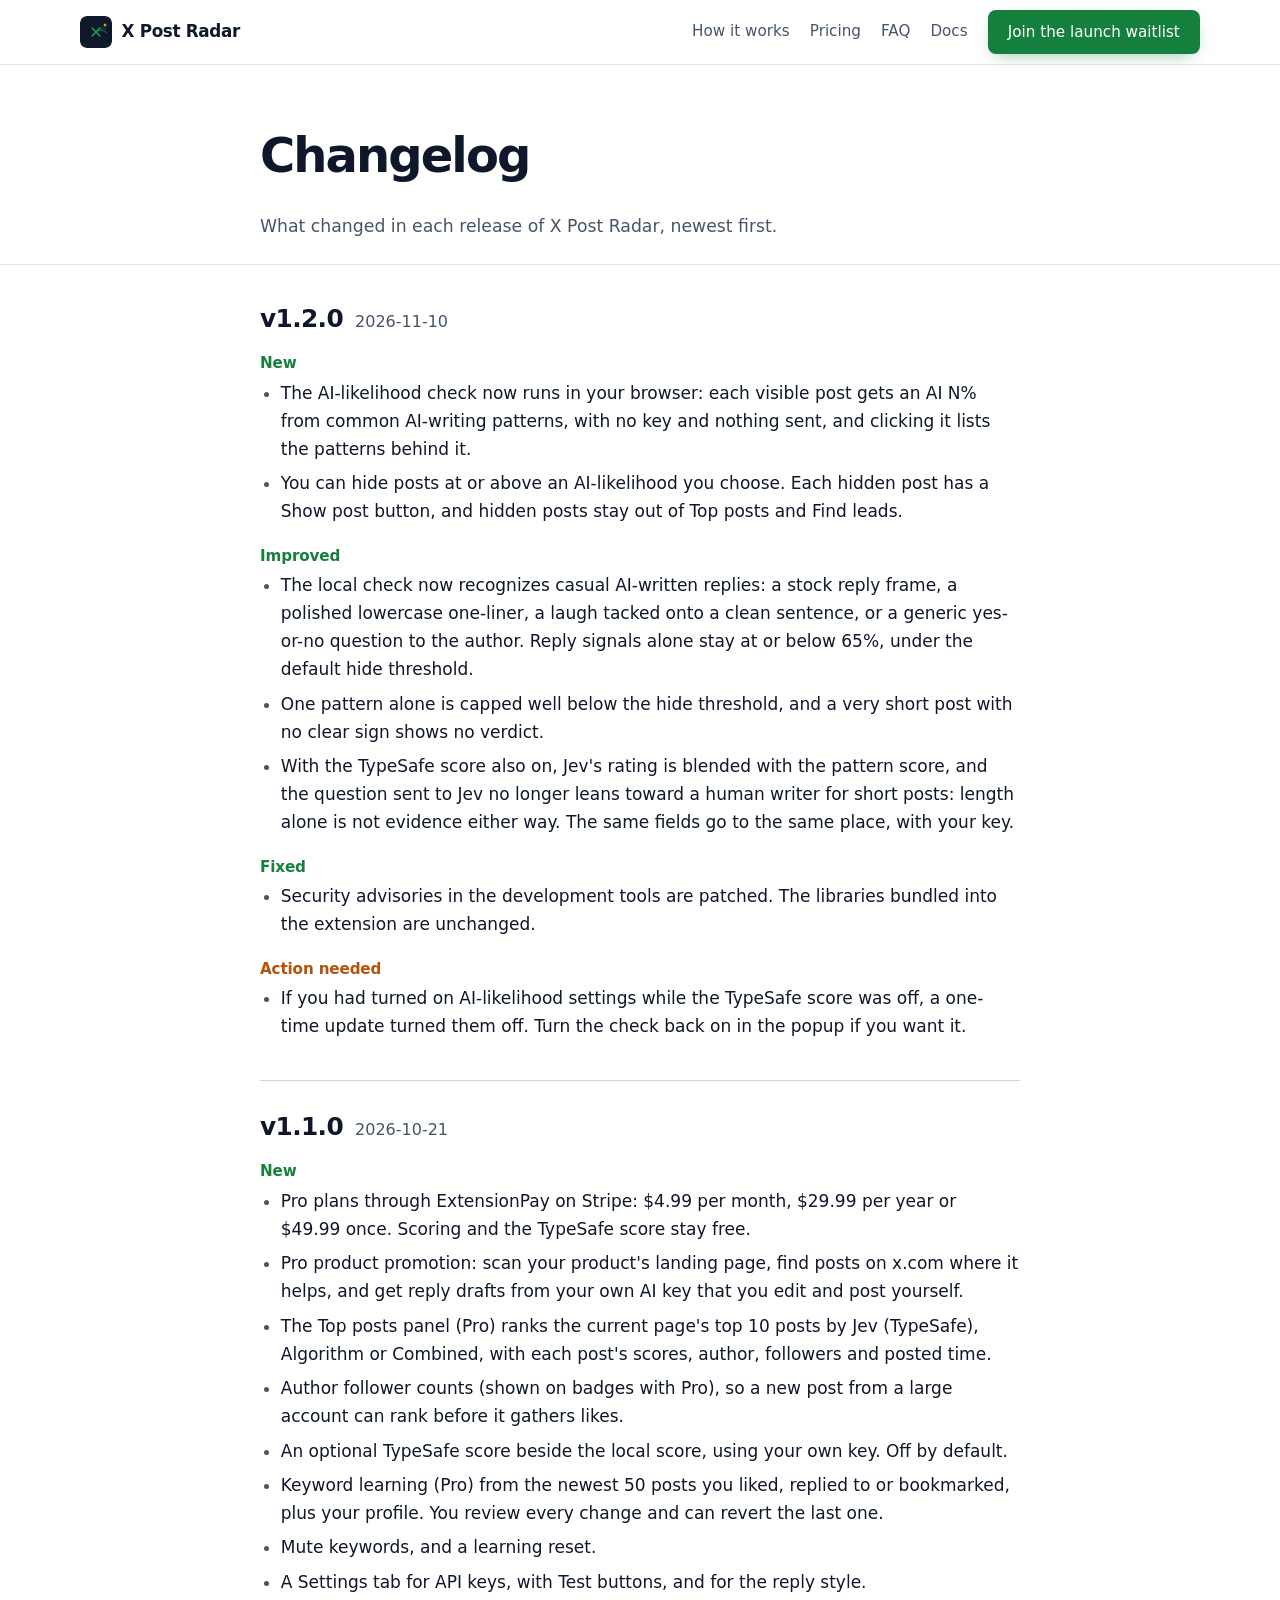
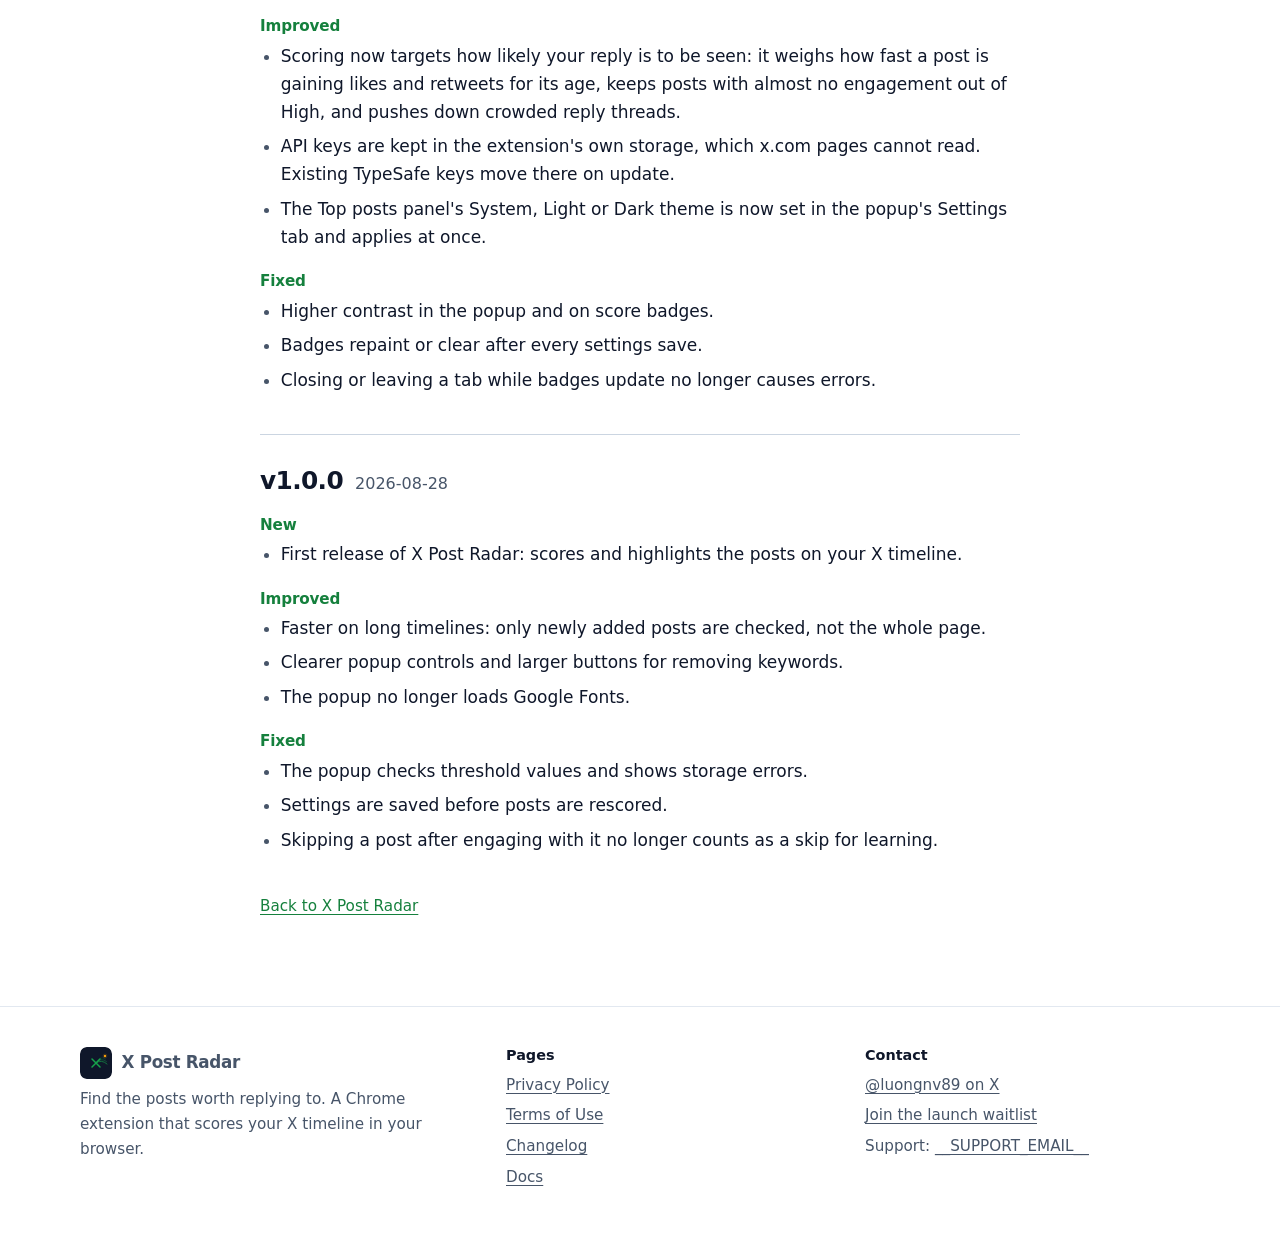
==== changelog.html @ 8f8c62ca "feat: add X Post Radar landing page and companion pages Static GitHub Pages site: landing page (PAS)" ====
<!doctype html>
<html lang="en">
<head>
<meta charset="utf-8">
<meta name="viewport" content="width=device-width, initial-scale=1">
<title>Changelog · X Post Radar</title>
<meta name="description" content="Release notes for X Post Radar v1.2.0, v1.1.0 and v1.0.0.">
<meta name="referrer" content="no-referrer">
<meta name="color-scheme" content="light dark">
<meta property="og:type" content="website">
<meta property="og:title" content="Changelog · X Post Radar">
<meta property="og:description" content="Release notes for X Post Radar v1.2.0, v1.1.0 and v1.0.0.">
<link rel="icon" href="img/favicon.svg" type="image/svg+xml">
<link rel="stylesheet" href="css/style.css">
</head>
<body>
<a class="skip" href="#main">Skip to content</a>
<header class="site-header">
  <div class="wrap">
    <a class="brand" href="index.html" aria-label="X Post Radar home"><img src="img/logo-icon.svg" alt="" width="32" height="32">X Post Radar</a>
    <nav class="nav" aria-label="Main">
      <a class="nav-opt" href="index.html#how">How it works</a><a class="nav-opt" href="index.html#pricing">Pricing</a><a class="nav-opt" href="index.html#faq">FAQ</a><a class="nav-docs" href="docs.html">Docs</a>
      <a class="btn btn-primary" href="mailto:__WAITLIST_EMAIL__?subject=X%20Post%20Radar%20waitlist&amp;body=Please%20add%20me%20to%20the%20X%20Post%20Radar%20waitlist.">Join the launch waitlist</a>
    </nav>
  </div>
</header>
<main id="main">
<div class="doc-hero"><div class="narrow">
  <h1>Changelog</h1>
  <p>What changed in each release of X Post Radar, newest first.</p>
</div></div>
<article class="prose"><div class="narrow">
<section class="release" id="v1-2-0" aria-labelledby="h-v1-2-0"><h2 id="h-v1-2-0">v1.2.0 <time datetime="2026-11-10">2026-11-10</time></h2><h3>New</h3><ul><li>The AI-likelihood check now runs in your browser: each visible post gets an AI N% from common AI-writing patterns, with no key and nothing sent, and clicking it lists the patterns behind it.</li><li>You can hide posts at or above an AI-likelihood you choose. Each hidden post has a Show post button, and hidden posts stay out of Top posts and Find leads.</li></ul><h3>Improved</h3><ul><li>The local check now recognizes casual AI-written replies: a stock reply frame, a polished lowercase one-liner, a laugh tacked onto a clean sentence, or a generic yes-or-no question to the author. Reply signals alone stay at or below 65%, under the default hide threshold.</li><li>One pattern alone is capped well below the hide threshold, and a very short post with no clear sign shows no verdict.</li><li>With the TypeSafe score also on, Jev's rating is blended with the pattern score, and the question sent to Jev no longer leans toward a human writer for short posts: length alone is not evidence either way. The same fields go to the same place, with your key.</li></ul><h3>Fixed</h3><ul><li>Security advisories in the development tools are patched. The libraries bundled into the extension are unchanged.</li></ul><h3 class="action">Action needed</h3><ul><li>If you had turned on AI-likelihood settings while the TypeSafe score was off, a one-time update turned them off. Turn the check back on in the popup if you want it.</li></ul></section><section class="release" id="v1-1-0" aria-labelledby="h-v1-1-0"><h2 id="h-v1-1-0">v1.1.0 <time datetime="2026-10-21">2026-10-21</time></h2><h3>New</h3><ul><li>Pro plans through ExtensionPay on Stripe: $4.99 per month, $29.99 per year or $49.99 once. Scoring and the TypeSafe score stay free.</li><li>Pro product promotion: scan your product's landing page, find posts on x.com where it helps, and get reply drafts from your own AI key that you edit and post yourself.</li><li>The Top posts panel (Pro) ranks the current page's top 10 posts by Jev (TypeSafe), Algorithm or Combined, with each post's scores, author, followers and posted time.</li><li>Author follower counts (shown on badges with Pro), so a new post from a large account can rank before it gathers likes.</li><li>An optional TypeSafe score beside the local score, using your own key. Off by default.</li><li>Keyword learning (Pro) from the newest 50 posts you liked, replied to or bookmarked, plus your profile. You review every change and can revert the last one.</li><li>Mute keywords, and a learning reset.</li><li>A Settings tab for API keys, with Test buttons, and for the reply style.</li></ul><h3>Improved</h3><ul><li>Scoring now targets how likely your reply is to be seen: it weighs how fast a post is gaining likes and retweets for its age, keeps posts with almost no engagement out of High, and pushes down crowded reply threads.</li><li>API keys are kept in the extension's own storage, which x.com pages cannot read. Existing TypeSafe keys move there on update.</li><li>The Top posts panel's System, Light or Dark theme is now set in the popup's Settings tab and applies at once.</li></ul><h3>Fixed</h3><ul><li>Higher contrast in the popup and on score badges.</li><li>Badges repaint or clear after every settings save.</li><li>Closing or leaving a tab while badges update no longer causes errors.</li></ul></section><section class="release" id="v1-0-0" aria-labelledby="h-v1-0-0"><h2 id="h-v1-0-0">v1.0.0 <time datetime="2026-08-28">2026-08-28</time></h2><h3>New</h3><ul><li>First release of X Post Radar: scores and highlights the posts on your X timeline.</li></ul><h3>Improved</h3><ul><li>Faster on long timelines: only newly added posts are checked, not the whole page.</li><li>Clearer popup controls and larger buttons for removing keywords.</li><li>The popup no longer loads Google Fonts.</li></ul><h3>Fixed</h3><ul><li>The popup checks threshold values and shows storage errors.</li><li>Settings are saved before posts are rescored.</li><li>Skipping a post after engaging with it no longer counts as a skip for learning.</li></ul></section>
<p class="note" style="margin-top:2.5rem"><a href="index.html">Back to X Post Radar</a></p>
</div></article>
</main>
<footer class="site-footer">
  <div class="wrap">
    <div>
      <a class="brand" href="index.html"><img src="img/logo-icon.svg" alt="" width="32" height="32">X Post Radar</a>
      <p>Find the posts worth replying to. A Chrome extension that scores your X timeline in your browser.</p>
    </div>
    <nav aria-label="Site pages">
      <h2>Pages</h2>
      <ul>
        <li><a href="privacy.html">Privacy Policy</a></li>
        <li><a href="terms.html">Terms of Use</a></li>
        <li><a href="changelog.html" aria-current="page">Changelog</a></li>
        <li><a href="docs.html">Docs</a></li>
      </ul>
    </nav>
    <div>
      <h2>Contact</h2>
      <ul>
        <li><a href="https://x.com/luongnv89" rel="noopener">@luongnv89 on X</a></li>
        <li><a href="mailto:__WAITLIST_EMAIL__?subject=X%20Post%20Radar%20waitlist&amp;body=Please%20add%20me%20to%20the%20X%20Post%20Radar%20waitlist.">Join the launch waitlist</a></li>
        <li>Support: <a href="mailto:__SUPPORT_EMAIL__?subject=X%20Post%20Radar%20support">__SUPPORT_EMAIL__</a></li>
      </ul>
    </div>
  </div>
</footer>
</body>
</html>
---- css/style.css ----
/* X Post Radar — site styles.
   No web fonts, no external resources: privacy is the product, so the page
   loads nothing from a third party. Character comes from weight, tracking
   and tabular numerals instead of a custom typeface. */

/* Palette maps the brand kit (assets/logo, store/) onto light and dark:
   navy #0f172a = ink / dark surface, #16a34a = signal green (lines, marks),
   #f59e0b = amber blip, teal from the store art for secondary marks.
   Text colors are darker/lighter variants chosen for WCAG AA. */
:root {
  --bg: #ffffff;
  --surface: #f4f6f9;
  --card: #ffffff;
  --ink: #0f172a;
  --muted: #475569;
  --line: #e2e8f0;
  --line-strong: #cbd5e1;
  --signal: #16a34a;
  --signal-text: #15803d;
  --teal: #0f766e;
  --amber: #f59e0b;
  --amber-text: #b45309;
  --low-text: #475569;
  --btn-bg: #15803d;
  --btn-ink: #ffffff;
  --btn-bg-hover: #166534;
  --focus: #0f766e;
  --shadow: 0 1px 2px rgba(15, 23, 42, 0.06), 0 12px 32px -12px rgba(15, 23, 42, 0.18);
  --ring: rgba(15, 118, 110, 0.18);
  --sweep: rgba(22, 163, 74, 0.16);
  --radius: 10px;
  --radius-sm: 6px;
  --max: 1120px;
  --font: ui-sans-serif, system-ui, -apple-system, "Segoe UI", Roboto, "Helvetica Neue", Arial, sans-serif;
  --mono: ui-monospace, "SF Mono", SFMono-Regular, Menlo, Consolas, "Liberation Mono", monospace;
  color-scheme: light dark;
}

@media (prefers-color-scheme: dark) {
  :root {
    --bg: #0a1020;
    --surface: #0f172a;
    --card: #111b30;
    --ink: #e5e9f0;
    --muted: #a3afc2;
    --line: #1e293b;
    --line-strong: #334155;
    --signal: #22c55e;
    --signal-text: #4ade80;
    --teal: #2dd4bf;
    --amber: #f59e0b;
    --amber-text: #fbbf24;
    --low-text: #a3afc2;
    --btn-bg: #4ade80;
    --btn-ink: #052e16;
    --btn-bg-hover: #86efac;
    --focus: #5eead4;
    --shadow: 0 1px 2px rgba(0, 0, 0, 0.4), 0 16px 40px -16px rgba(0, 0, 0, 0.7);
    --ring: rgba(45, 212, 191, 0.16);
    --sweep: rgba(34, 197, 94, 0.14);
  }
}

*, *::before, *::after { box-sizing: border-box; }

html { -webkit-text-size-adjust: 100%; scroll-behavior: smooth; }

body {
  margin: 0;
  background: var(--bg);
  color: var(--ink);
  font: 400 1.0625rem/1.65 var(--font);
  -webkit-font-smoothing: antialiased;
}

img, svg { display: block; max-width: 100%; }

a { color: var(--signal-text); text-underline-offset: 0.18em; text-decoration-thickness: 1px; }
a:hover { text-decoration-thickness: 2px; }

:focus-visible { outline: 3px solid var(--focus); outline-offset: 3px; border-radius: 4px; }

code {
  font-family: var(--mono);
  font-size: 0.88em;
  background: var(--surface);
  border: 1px solid var(--line);
  border-radius: 4px;
  padding: 0.05em 0.35em;
  overflow-wrap: anywhere;
}

h1, h2, h3 { line-height: 1.12; letter-spacing: -0.025em; margin: 0 0 0.6em; }
h1 { font-size: clamp(2.4rem, 5.6vw, 4rem); font-weight: 800; letter-spacing: -0.04em; }
h2 { font-size: clamp(1.75rem, 3.4vw, 2.5rem); font-weight: 800; }
h3 { font-size: 1.15rem; font-weight: 700; letter-spacing: -0.01em; }
p { margin: 0 0 1em; }

.wrap { width: min(100% - 2.5rem, var(--max)); margin-inline: auto; }
.narrow { width: min(100% - 2.5rem, 760px); margin-inline: auto; }

.skip {
  position: absolute; left: 1rem; top: -4rem; z-index: 50;
  background: var(--ink); color: var(--bg); padding: 0.6rem 1rem; border-radius: var(--radius-sm);
}
.skip:focus { top: 1rem; }

/* ---------- Header ---------- */
.site-header {
  position: sticky; top: 0; z-index: 20;
  background: var(--bg);
  background: color-mix(in srgb, var(--bg) 88%, transparent);
  backdrop-filter: saturate(1.4) blur(10px);
  -webkit-backdrop-filter: saturate(1.4) blur(10px);
  border-bottom: 1px solid var(--line);
}
.site-header .wrap { display: flex; align-items: center; gap: 1.25rem; min-height: 64px; }
.brand { display: flex; align-items: center; gap: 0.6rem; color: var(--ink); text-decoration: none; font-weight: 800; letter-spacing: -0.02em; font-size: 1.05rem; }
.brand img { width: 32px; height: 32px; border-radius: 7px; }
.nav { display: flex; align-items: center; gap: 1.25rem; margin-left: auto; }
.nav a { color: var(--muted); text-decoration: none; font-size: 0.95rem; font-weight: 500; }
.nav a:hover, .nav a[aria-current="page"] { color: var(--ink); }
.nav .btn { color: var(--btn-ink); }
@media (max-width: 760px) {
  .nav .nav-opt { display: none; }
}
/* Below 520px the header CTA would crowd the brand; the hero and page bodies
   carry the same waitlist CTA right below, so the header keeps brand + Docs. */
@media (max-width: 520px) {
  .nav .btn { display: none; }
}

/* ---------- Buttons ---------- */
.btn {
  display: inline-flex; align-items: center; justify-content: center; gap: 0.5rem;
  min-height: 44px; padding: 0.7rem 1.2rem;
  border-radius: 8px; border: 1px solid transparent;
  font: 650 1rem/1.2 var(--font); text-decoration: none; cursor: pointer;
  transition: background-color 160ms ease, border-color 160ms ease, transform 160ms ease, box-shadow 160ms ease;
}
.btn svg { width: 18px; height: 18px; flex: none; }
.btn-primary { background: var(--btn-bg); color: var(--btn-ink); box-shadow: 0 6px 18px -8px rgba(21, 128, 61, 0.6); }
.btn-primary:hover { background: var(--btn-bg-hover); transform: translateY(-1px); text-decoration: none; }
.btn-primary:active { transform: translateY(0); }
.btn-ghost { background: transparent; color: var(--ink); border-color: var(--line-strong); }
.btn-ghost:hover { border-color: var(--ink); text-decoration: none; }
.btn-row { display: flex; flex-wrap: wrap; gap: 0.75rem; align-items: center; }
.hint { font-size: 0.875rem; color: var(--muted); margin-top: 0.75rem; }

/* ---------- Hero ---------- */
.hero { position: relative; overflow: hidden; padding: clamp(3rem, 8vw, 6rem) 0 clamp(3rem, 7vw, 5rem); }
.hero::before {
  /* concentric radar rings, echoing the store marquee */
  content: ""; position: absolute; inset: auto -220px -260px auto; width: 760px; height: 760px; border-radius: 50%;
  background: repeating-radial-gradient(circle, transparent 0 79px, var(--ring) 79px 81px);
  pointer-events: none;
}
.hero .wrap { position: relative; display: grid; gap: clamp(2.5rem, 5vw, 4rem); grid-template-columns: 1fr; align-items: center; }
@media (min-width: 960px) { .hero .wrap { grid-template-columns: 1.08fr 0.92fr; } }
.hero .lede { font-size: clamp(1.1rem, 1.6vw, 1.25rem); color: var(--muted); max-width: 38rem; }
.status {
  display: inline-flex; align-items: center; gap: 0.55rem; margin-bottom: 1.4rem;
  font-size: 0.9rem; color: var(--muted); border: 1px solid var(--line-strong); border-radius: 8px; padding: 0.35rem 0.75rem;
  background: var(--card);
}
.status .blip { width: 8px; height: 8px; border-radius: 50%; background: var(--amber); box-shadow: 0 0 0 4px rgba(245, 158, 11, 0.2); }
.trust { list-style: none; display: flex; flex-wrap: wrap; gap: 0.5rem 1.25rem; padding: 0; margin: 2rem 0 0; font-size: 0.92rem; color: var(--muted); }
.trust li { display: flex; align-items: center; gap: 0.45rem; }
.trust svg { width: 16px; height: 16px; color: var(--signal-text); }

/* Radar card — an illustration of score badges, not a screenshot. */
.radar { margin: 0; }
.radar-card {
  position: relative; overflow: hidden; border-radius: 14px; border: 1px solid var(--line-strong);
  background: var(--card); box-shadow: var(--shadow); padding: 1rem;
}
.radar-card::before {
  content: ""; position: absolute; width: 900px; height: 900px; left: 50%; top: 50%; margin: -450px 0 0 -450px;
  background: conic-gradient(from 0deg, transparent 0 300deg, var(--sweep) 350deg, transparent 360deg);
  animation: sweep 7s linear infinite; pointer-events: none;
}
@keyframes sweep { to { transform: rotate(360deg); } }
.post {
  position: relative; display: grid; grid-template-columns: 40px 1fr auto; gap: 0.85rem; align-items: center;
  padding: 0.95rem 0.6rem; border-bottom: 1px solid var(--line);
  /* Stagger only moves the rows; they stay visible even if animations never run. */
  animation: rise 520ms cubic-bezier(.2, .7, .2, 1) backwards;
}
.post:last-child { border-bottom: 0; }
.post:nth-child(1) { animation-delay: 120ms; }
.post:nth-child(2) { animation-delay: 240ms; }
.post:nth-child(3) { animation-delay: 360ms; }
.post:nth-child(4) { animation-delay: 480ms; }
@keyframes rise { from { transform: translateY(10px); } to { transform: none; } }
.avatar { width: 40px; height: 40px; border-radius: 50%; background: var(--line-strong); }
.lines span { display: block; height: 9px; border-radius: 5px; background: var(--line-strong); margin: 6px 0; }
.lines span:nth-child(1) { width: 38%; height: 10px; background: var(--muted); opacity: 0.55; }
.lines span:nth-child(2) { width: 92%; }
.lines span:nth-child(3) { width: 70%; }
.post.is-high { box-shadow: inset 3px 0 0 var(--signal); background: color-mix(in srgb, var(--signal) 6%, transparent); }
.badge {
  display: inline-flex; align-items: baseline; gap: 0.35rem; padding: 0.3rem 0.55rem; border-radius: 6px;
  border: 1.5px solid currentColor; font-size: 0.8rem; font-weight: 700; white-space: nowrap; background: var(--card);
}
.badge b { font-family: var(--mono); font-variant-numeric: tabular-nums; font-size: 0.95rem; }
.badge-high { color: var(--signal-text); }
.badge-med { color: var(--amber-text); }
.badge-low { color: var(--low-text); }
.post.is-hidden { grid-template-columns: 1fr auto; color: var(--muted); font-size: 0.88rem; }
.post.is-hidden .chip { display: inline-flex; gap: 0.4rem; align-items: center; }
.chip-ai { font-family: var(--mono); font-weight: 700; color: var(--amber-text); border: 1px dashed currentColor; border-radius: 6px; padding: 0.15rem 0.45rem; font-size: 0.8rem; }
.fake-btn { border: 1px solid var(--line-strong); border-radius: 6px; padding: 0.25rem 0.6rem; font-size: 0.8rem; color: var(--ink); }
.radar figcaption { font-size: 0.85rem; color: var(--muted); margin-top: 0.75rem; text-align: center; }

/* ---------- Sections ---------- */
.section { padding: clamp(3.5rem, 8vw, 6rem) 0; }
.section.alt { background: var(--surface); border-block: 1px solid var(--line); }
.section-head { max-width: 46rem; margin-bottom: 2.5rem; }
.section-head p { color: var(--muted); font-size: 1.1rem; }

.scenarios { display: grid; gap: 1rem; grid-template-columns: 1fr; counter-reset: none; }
@media (min-width: 820px) { .scenarios { grid-template-columns: repeat(3, 1fr); } }
.scenario {
  background: var(--card); border: 1px solid var(--line); border-radius: var(--radius); padding: 1.4rem;
  border-top: 3px solid var(--line-strong);
}
.scenario p { margin: 0; }
.scenario svg { width: 22px; height: 22px; color: var(--muted); margin-bottom: 0.8rem; }

.costs { list-style: none; padding: 0; margin: 0; display: grid; gap: 0; border-top: 1px solid var(--line-strong); }
.costs li { display: grid; grid-template-columns: 28px 1fr; gap: 1rem; padding: 1.1rem 0; border-bottom: 1px solid var(--line-strong); font-size: 1.1rem; }
.costs svg { width: 22px; height: 22px; color: var(--amber-text); margin-top: 0.2rem; }

.features { display: grid; gap: 1.25rem; grid-template-columns: 1fr; }
@media (min-width: 720px) { .features { grid-template-columns: repeat(2, 1fr); } }
@media (min-width: 1040px) { .features { grid-template-columns: repeat(6, 1fr); } .features .card { grid-column: span 2; } .features .card:nth-child(4), .features .card:nth-child(5) { grid-column: span 3; } }
.card {
  background: var(--card); border: 1px solid var(--line); border-radius: var(--radius); padding: 1.5rem;
  box-shadow: 0 1px 0 var(--line); transition: border-color 160ms ease, box-shadow 160ms ease;
}
.card:hover { border-color: var(--line-strong); box-shadow: var(--shadow); }
.card p { color: var(--muted); margin: 0; }
.icon {
  width: 42px; height: 42px; border-radius: 9px; display: grid; place-items: center; margin-bottom: 1rem;
  border: 1px solid var(--line-strong); color: var(--signal-text); background: var(--surface);
}
.icon svg { width: 22px; height: 22px; }
.edge {
  margin-top: 2rem; padding: 1.25rem 1.5rem; border: 1px solid var(--line-strong); border-left: 4px solid var(--signal);
  border-radius: var(--radius); background: var(--card); font-size: 1.05rem;
}
.edge strong { display: block; margin-bottom: 0.2rem; }

.steps { list-style: none; padding: 0; margin: 0 0 2.25rem; display: grid; gap: 1.25rem; grid-template-columns: 1fr; }
@media (min-width: 820px) { .steps { grid-template-columns: repeat(3, 1fr); } }
.steps li { position: relative; padding: 1.5rem; border: 1px solid var(--line); border-radius: var(--radius); background: var(--card); }
.steps li p { margin: 0; }
@media (min-width: 820px) {
  .steps li:not(:last-child)::after {
    content: ""; position: absolute; top: 42px; right: -1.25rem; width: 1.25rem; height: 2px; background: var(--signal);
  }
}

.split { display: grid; gap: 2.5rem; grid-template-columns: 1fr; }
@media (min-width: 960px) { .split { grid-template-columns: 0.9fr 1.1fr; } }
.signals { list-style: none; padding: 0; margin: 0 0 1.5rem; }
.signals li { padding: 0.75rem 0; border-bottom: 1px solid var(--line); }
.signals li strong { display: block; }
.signals li span { color: var(--muted); font-size: 0.97rem; }
.guards { border: 1px solid var(--line-strong); border-radius: var(--radius); padding: 1.1rem 1.25rem; background: var(--card); }
.guards p:last-child { margin: 0; }
.note { color: var(--muted); font-size: 0.95rem; }

.table-wrap { overflow-x: auto; border: 1px solid var(--line-strong); border-radius: var(--radius); background: var(--card); }
table { width: 100%; border-collapse: collapse; font-size: 0.95rem; }
th, td { text-align: left; vertical-align: top; padding: 0.85rem 1rem; border-bottom: 1px solid var(--line); }
tr:last-child td { border-bottom: 0; }
thead th { font-size: 0.85rem; color: var(--muted); font-weight: 650; background: var(--surface); }
td:first-child { font-weight: 650; white-space: nowrap; }
.nothing { color: var(--signal-text); font-weight: 650; }
.table-note { caption-side: bottom; text-align: left; padding: 0.85rem 1rem; }
@media (max-width: 640px) { td:first-child { white-space: normal; } }

/* ---------- Pricing ---------- */
.plans { display: grid; gap: 1.25rem; grid-template-columns: 1fr; align-items: stretch; }
@media (min-width: 880px) { .plans { grid-template-columns: 1fr 1fr; } }
.plan { display: flex; flex-direction: column; background: var(--card); border: 1px solid var(--line-strong); border-radius: 14px; padding: 1.75rem; }
.plan.pro { border: 2px solid var(--signal); box-shadow: var(--shadow); }
.plan h3 { font-size: 1.4rem; margin-bottom: 0.3rem; }
.price { font-size: 2.4rem; font-weight: 800; letter-spacing: -0.03em; line-height: 1.1; margin: 0.4rem 0 0.2rem; }
.price small { font-size: 1rem; font-weight: 500; color: var(--muted); letter-spacing: 0; }
.plan ul { list-style: none; padding: 0; margin: 1.25rem 0 0; }
.plan li { display: grid; grid-template-columns: 20px 1fr; gap: 0.7rem; padding: 0.55rem 0; border-top: 1px solid var(--line); font-size: 0.97rem; }
.plan li svg { width: 18px; height: 18px; color: var(--signal-text); margin-top: 0.25rem; }
.rates { display: grid; grid-template-columns: repeat(3, 1fr); gap: 0.5rem; margin: 0.75rem 0 0; }
.rate { border: 1px solid var(--line-strong); border-radius: 8px; padding: 0.7rem 0.6rem; text-align: center; }
.rate b { display: block; font-size: 1.3rem; letter-spacing: -0.02em; font-variant-numeric: tabular-nums; }
.rate span { font-size: 0.82rem; color: var(--muted); }
.callout { margin-top: 0.9rem; font-size: 0.9rem; color: var(--signal-text); font-weight: 600; }
.pricing-notes { margin-top: 1.75rem; display: grid; gap: 1rem; grid-template-columns: 1fr; }
@media (min-width: 880px) { .pricing-notes { grid-template-columns: 1fr 1fr; } }
.pricing-notes p { margin: 0; color: var(--muted); }
.pricing-notes strong { color: var(--ink); }

/* ---------- FAQ ---------- */
.faq { border-top: 1px solid var(--line-strong); }
.faq details { border-bottom: 1px solid var(--line-strong); }
.faq summary {
  list-style: none; cursor: pointer; padding: 1.15rem 2.5rem 1.15rem 0; position: relative;
  font-weight: 700; font-size: 1.08rem;
}
.faq summary::-webkit-details-marker { display: none; }
.faq summary::after {
  content: ""; position: absolute; right: 0.4rem; top: 50%; width: 10px; height: 10px; margin-top: -7px;
  border-right: 2px solid var(--muted); border-bottom: 2px solid var(--muted); transform: rotate(45deg); transition: transform 160ms ease;
}
.faq details[open] summary::after { transform: rotate(225deg); margin-top: -2px; }
.faq summary:hover { color: var(--signal-text); }
.faq details p { color: var(--muted); padding-bottom: 1.1rem; margin: 0; max-width: 44rem; }

/* ---------- Final CTA ---------- */
.final { text-align: center; }
.final .panel {
  position: relative; overflow: hidden; border: 1px solid var(--line-strong); border-radius: 18px; background: var(--card);
  padding: clamp(2.5rem, 6vw, 4rem) clamp(1.25rem, 5vw, 4rem); box-shadow: var(--shadow);
}
.final .panel::before {
  content: ""; position: absolute; left: 50%; top: 100%; width: 900px; height: 900px; margin-left: -450px; margin-top: -450px; border-radius: 50%;
  background: repeating-radial-gradient(circle, transparent 0 69px, var(--ring) 69px 71px); pointer-events: none;
}
.final .panel > * { position: relative; }
.final p { color: var(--muted); max-width: 40rem; margin-inline: auto; }
.final .btn-row { justify-content: center; margin-top: 1.75rem; }

/* ---------- Document pages ---------- */
.doc-hero { padding: clamp(2.5rem, 6vw, 4rem) 0 1.5rem; border-bottom: 1px solid var(--line); }
.doc-hero h1 { font-size: clamp(2.1rem, 4.5vw, 3rem); }
.doc-hero p { color: var(--muted); font-size: 1.08rem; margin: 0; }
.meta { font-size: 0.95rem; color: var(--muted); margin-top: 0.5rem; }
.prose { padding: 2.5rem 0 4.5rem; }
.prose h2 { font-size: 1.55rem; margin-top: 2.6rem; padding-top: 0.25rem; }
.prose h3 { margin-top: 1.8rem; }
.prose ul, .prose ol { padding-left: 1.3rem; margin: 0 0 1.1em; }
.prose li { margin: 0.4rem 0; }
.prose li::marker { color: var(--muted); }
.prose .lead { font-size: 1.12rem; }
.toc { border: 1px solid var(--line-strong); border-radius: var(--radius); padding: 1rem 1.25rem; background: var(--surface); margin-bottom: 1rem; }
.toc p { font-weight: 700; margin: 0 0 0.4rem; }
.toc ul { margin: 0; columns: 2 14rem; }
.callout-box { border: 1px solid var(--line-strong); border-left: 4px solid var(--amber); border-radius: var(--radius); padding: 1rem 1.25rem; background: var(--card); margin: 1.25rem 0; }
.callout-box p:last-child { margin: 0; }

.release { border-top: 1px solid var(--line-strong); padding-top: 2rem; margin-top: 2.5rem; }
.release:first-of-type { border-top: 0; margin-top: 0; padding-top: 0; }
.release h2 { margin: 0 0 0.25rem; padding: 0; display: flex; flex-wrap: wrap; align-items: baseline; gap: 0.75rem; }
.release time { font-size: 1rem; color: var(--muted); font-weight: 500; letter-spacing: 0; }
.release h3 { font-size: 0.95rem; text-transform: none; color: var(--signal-text); margin: 1.4rem 0 0.4rem; }
.release h3.action { color: var(--amber-text); }

/* ---------- Footer ---------- */
.site-footer { border-top: 1px solid var(--line); padding: 2.5rem 0 3rem; font-size: 0.95rem; color: var(--muted); }
.site-footer .wrap { display: grid; gap: 1.5rem; grid-template-columns: 1fr; }
@media (min-width: 820px) { .site-footer .wrap { grid-template-columns: 1.2fr 1fr 1fr; } }
.site-footer .brand { margin-bottom: 0.5rem; }
.site-footer p { margin: 0; }
.site-footer h2 { font-size: 0.9rem; letter-spacing: 0; color: var(--ink); margin: 0 0 0.6rem; }
.site-footer ul { list-style: none; padding: 0; margin: 0; }
.site-footer li { margin: 0.35rem 0; }
.site-footer a { color: var(--muted); }
.site-footer a:hover { color: var(--ink); }

@media (prefers-reduced-motion: reduce) {
  *, *::before, *::after { animation: none !important; transition: none !important; scroll-behavior: auto !important; }
}

@media print {
  .site-header, .hero::before, .radar-card::before, .final .panel::before { display: none; }
}
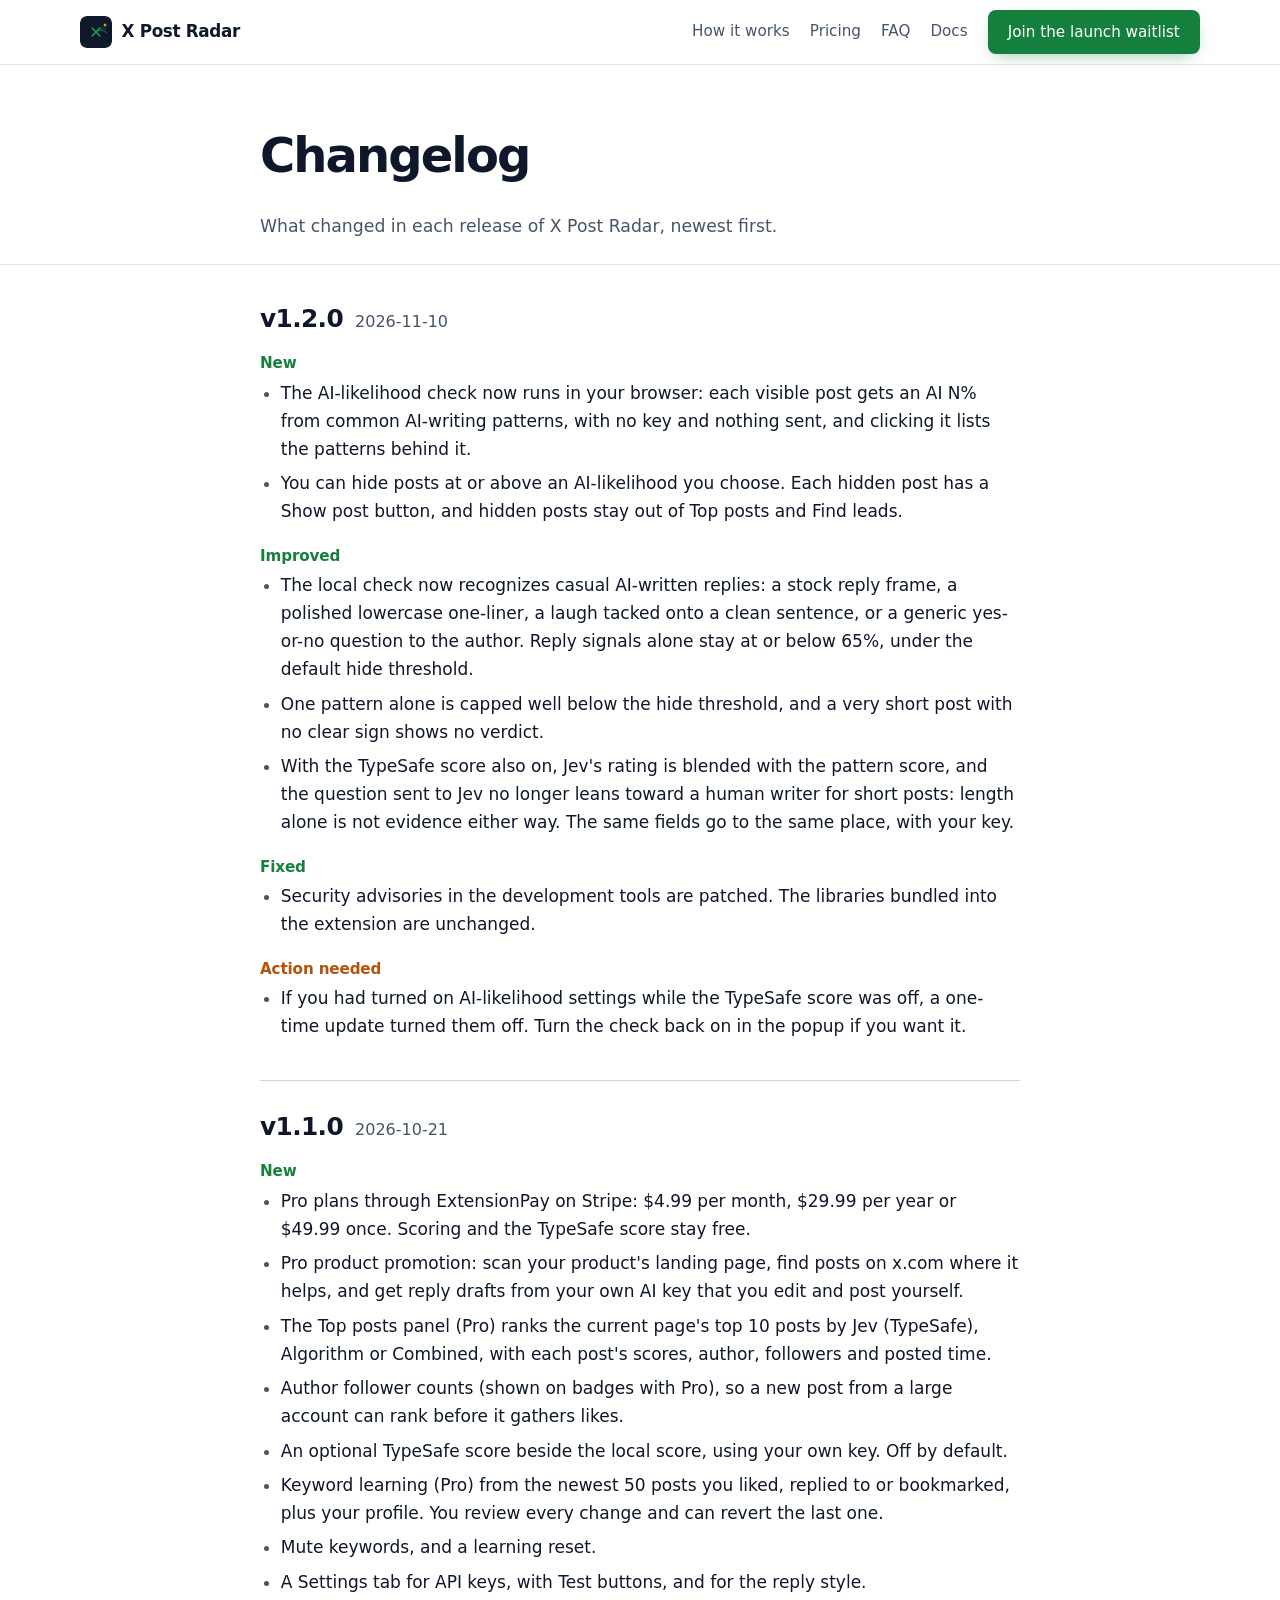
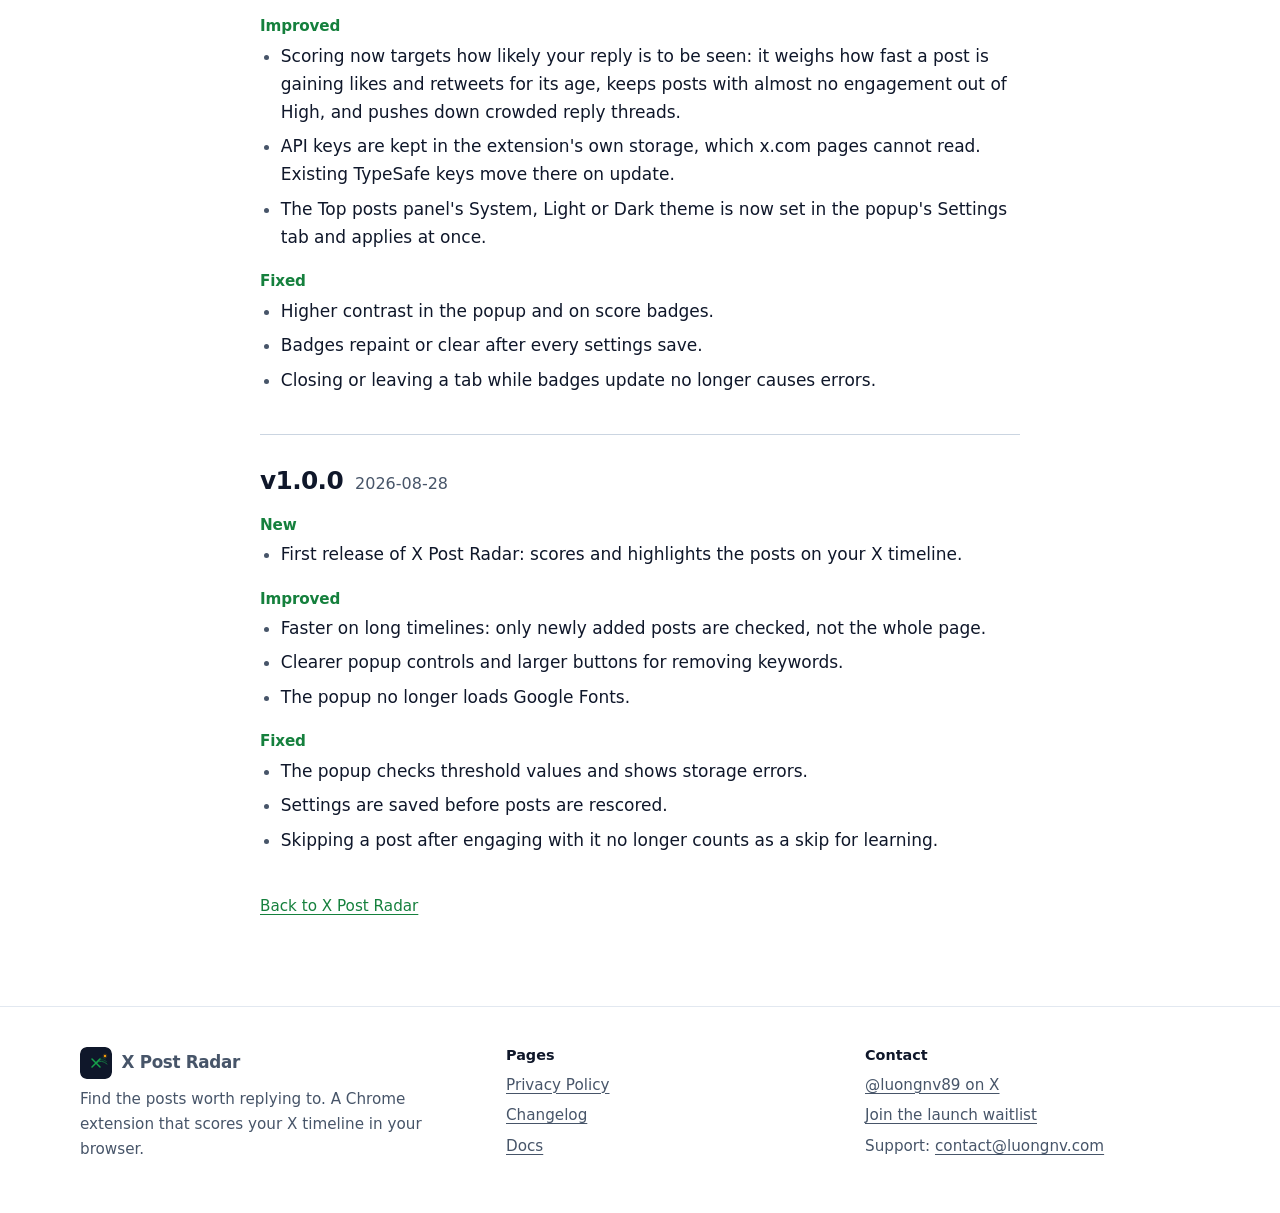
==== commit 20afa047: "chore: set contact email and hold terms page for review" ====
--- a/changelog.html
+++ b/changelog.html
@@ -20,7 +20,7 @@
     <a class="brand" href="index.html" aria-label="X Post Radar home"><img src="img/logo-icon.svg" alt="" width="32" height="32">X Post Radar</a>
     <nav class="nav" aria-label="Main">
       <a class="nav-opt" href="index.html#how">How it works</a><a class="nav-opt" href="index.html#pricing">Pricing</a><a class="nav-opt" href="index.html#faq">FAQ</a><a class="nav-docs" href="docs.html">Docs</a>
-      <a class="btn btn-primary" href="mailto:__WAITLIST_EMAIL__?subject=X%20Post%20Radar%20waitlist&amp;body=Please%20add%20me%20to%20the%20X%20Post%20Radar%20waitlist.">Join the launch waitlist</a>
+      <a class="btn btn-primary" href="mailto:contact@luongnv.com?subject=X%20Post%20Radar%20waitlist&amp;body=Please%20add%20me%20to%20the%20X%20Post%20Radar%20waitlist.">Join the launch waitlist</a>
     </nav>
   </div>
 </header>
@@ -44,7 +44,6 @@
       <h2>Pages</h2>
       <ul>
         <li><a href="privacy.html">Privacy Policy</a></li>
-        <li><a href="terms.html">Terms of Use</a></li>
         <li><a href="changelog.html" aria-current="page">Changelog</a></li>
         <li><a href="docs.html">Docs</a></li>
       </ul>
@@ -53,8 +52,8 @@
       <h2>Contact</h2>
       <ul>
         <li><a href="https://x.com/luongnv89" rel="noopener">@luongnv89 on X</a></li>
-        <li><a href="mailto:__WAITLIST_EMAIL__?subject=X%20Post%20Radar%20waitlist&amp;body=Please%20add%20me%20to%20the%20X%20Post%20Radar%20waitlist.">Join the launch waitlist</a></li>
-        <li>Support: <a href="mailto:__SUPPORT_EMAIL__?subject=X%20Post%20Radar%20support">__SUPPORT_EMAIL__</a></li>
+        <li><a href="mailto:contact@luongnv.com?subject=X%20Post%20Radar%20waitlist&amp;body=Please%20add%20me%20to%20the%20X%20Post%20Radar%20waitlist.">Join the launch waitlist</a></li>
+        <li>Support: <a href="mailto:contact@luongnv.com?subject=X%20Post%20Radar%20support">contact@luongnv.com</a></li>
       </ul>
     </div>
   </div>
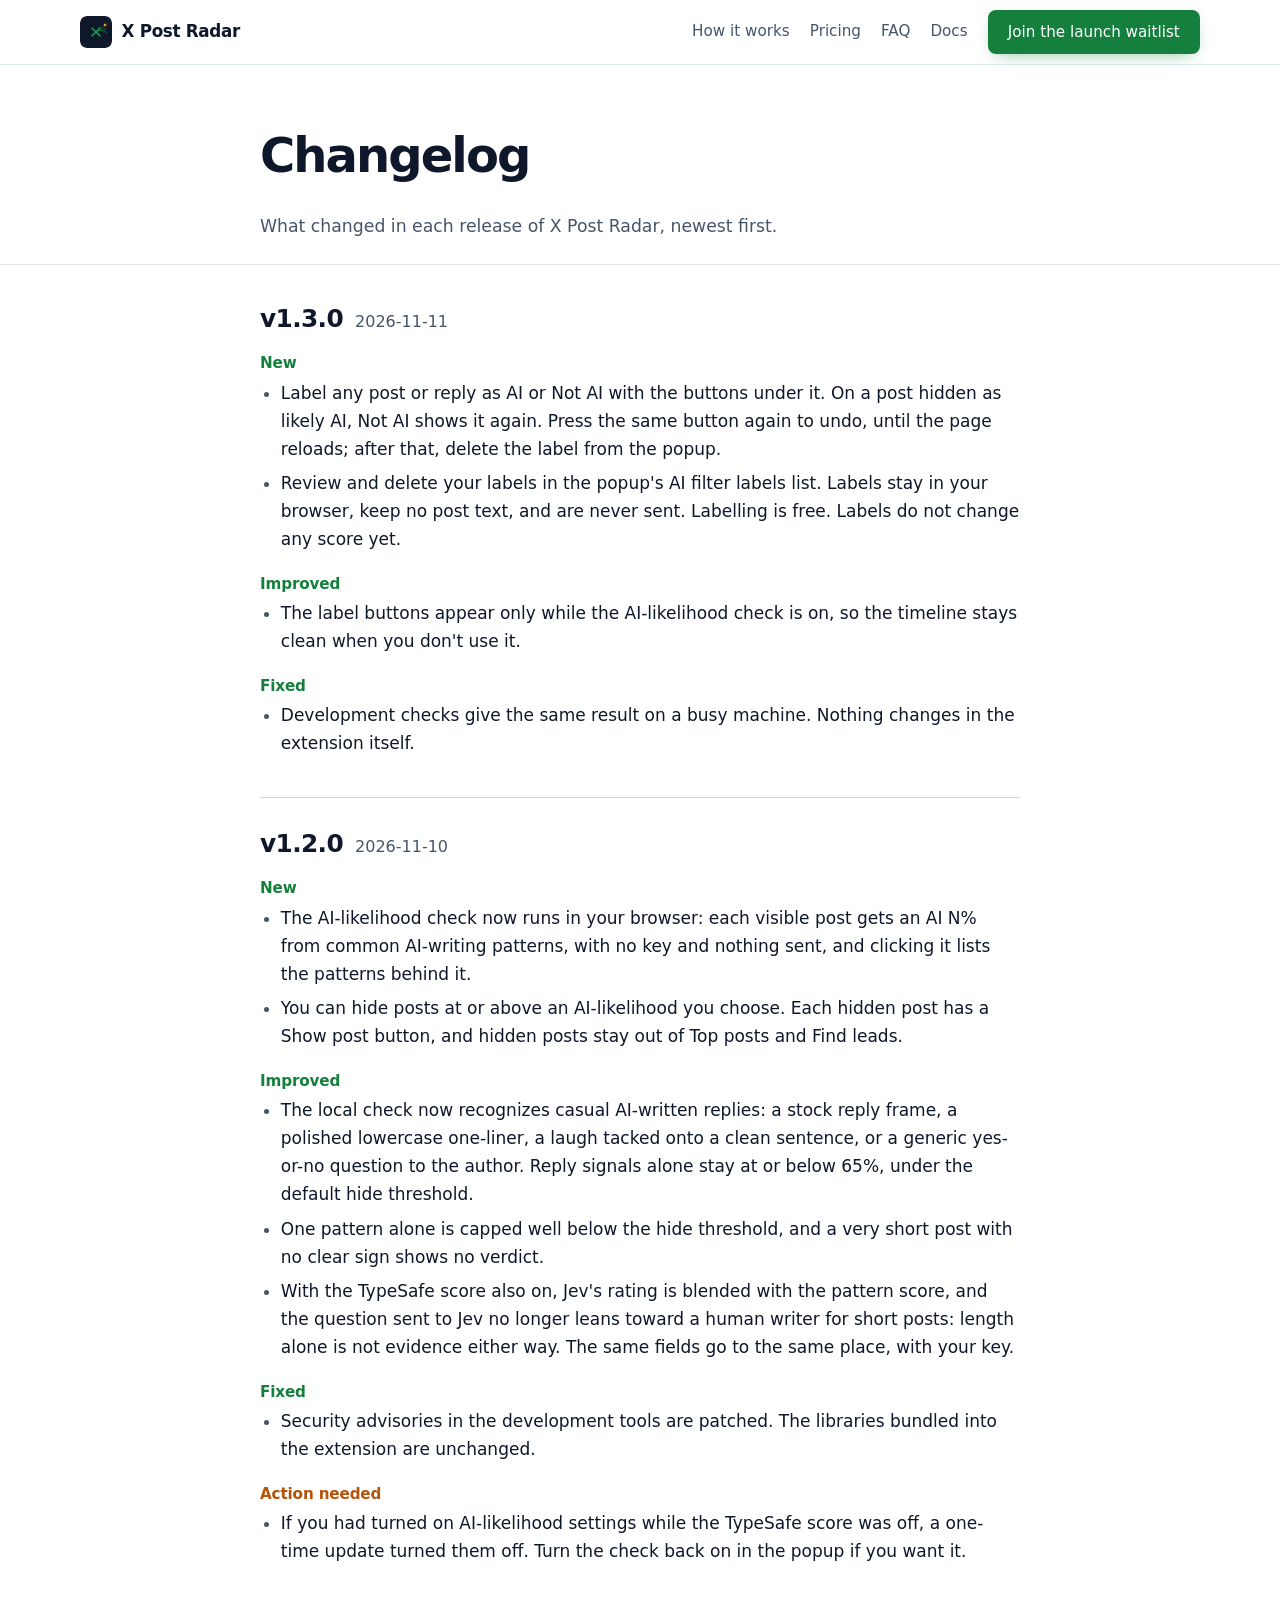
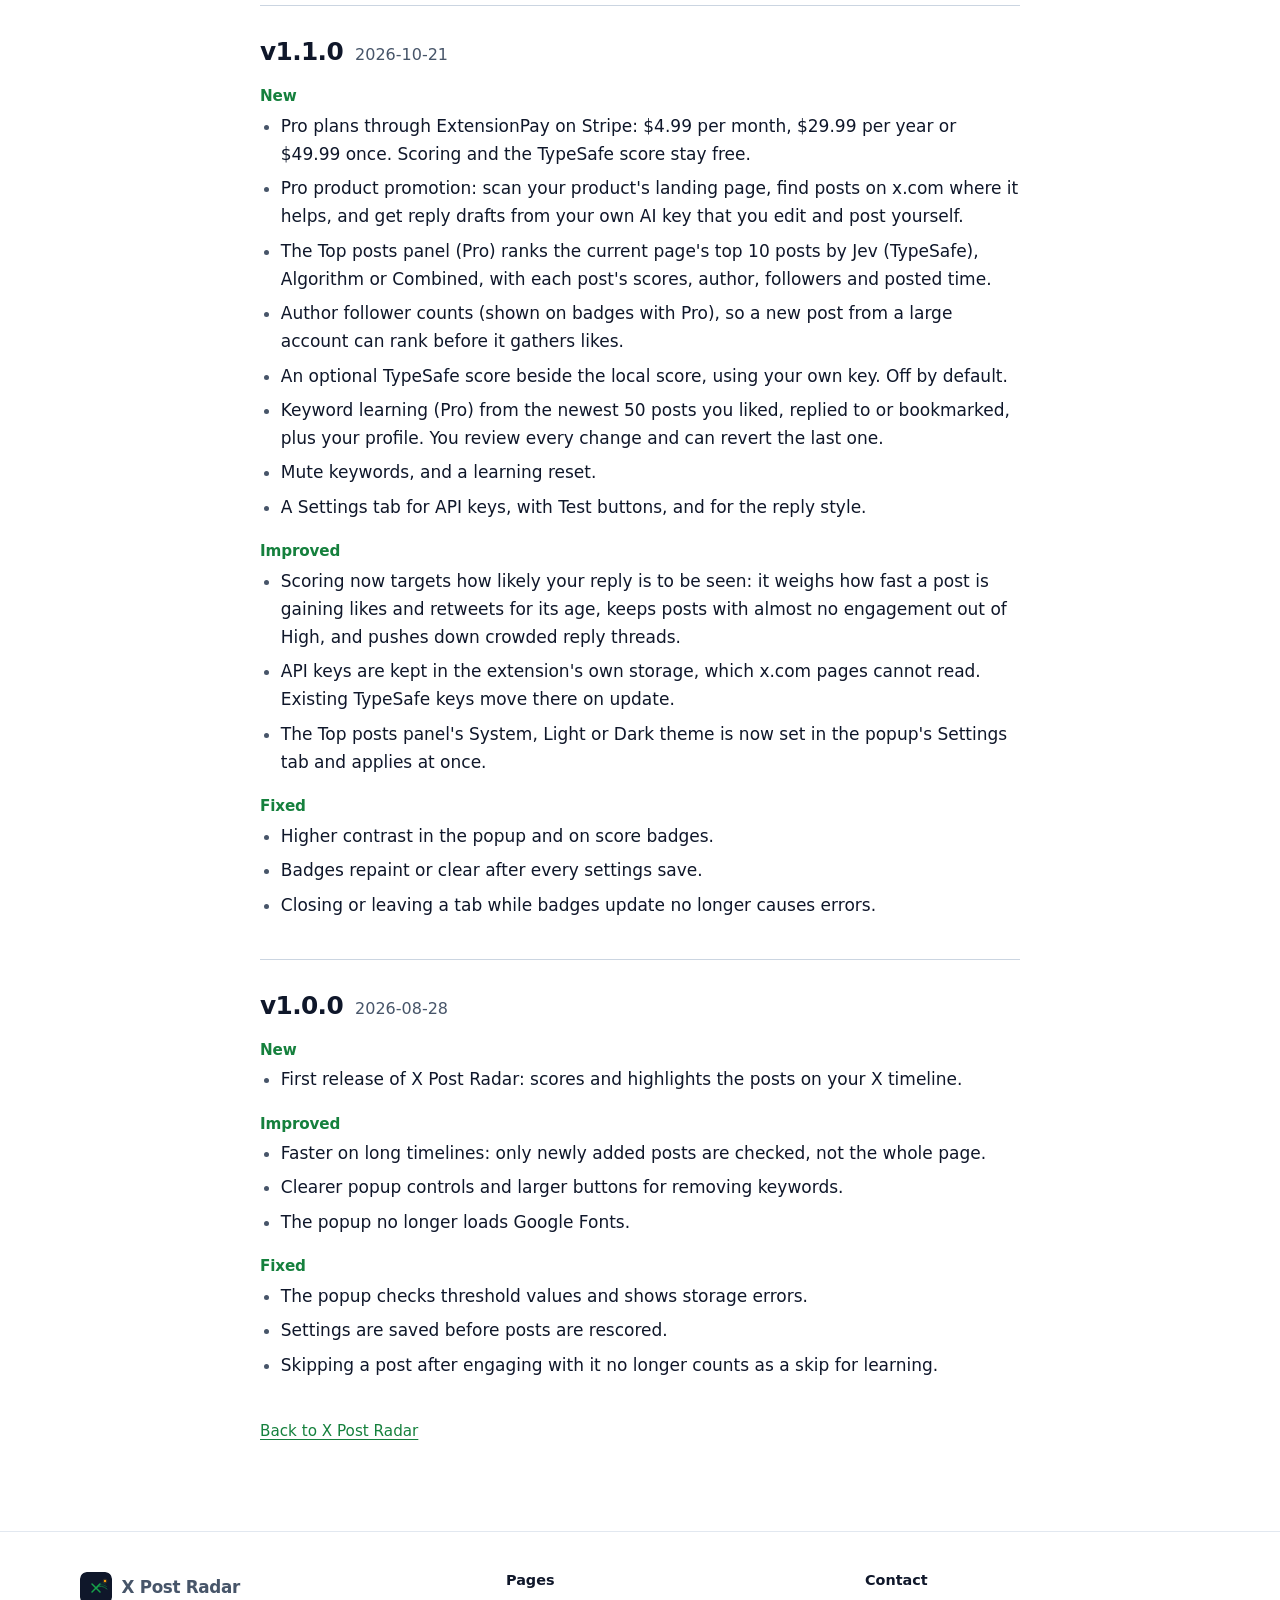
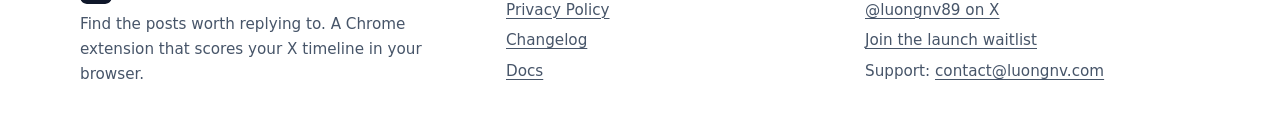
==== commit b24c271b: "docs(changelog): add v1.3.0" ====
--- a/changelog.html
+++ b/changelog.html
@@ -4,16 +4,17 @@
 <meta charset="utf-8">
 <meta name="viewport" content="width=device-width, initial-scale=1">
 <title>Changelog · X Post Radar</title>
-<meta name="description" content="Release notes for X Post Radar v1.2.0, v1.1.0 and v1.0.0.">
+<meta name="description" content="Release notes for X Post Radar v1.3.0, v1.2.0, v1.1.0 and v1.0.0.">
 <meta name="referrer" content="no-referrer">
 <meta name="color-scheme" content="light dark">
 <meta property="og:type" content="website">
 <meta property="og:title" content="Changelog · X Post Radar">
-<meta property="og:description" content="Release notes for X Post Radar v1.2.0, v1.1.0 and v1.0.0.">
+<meta property="og:description" content="Release notes for X Post Radar v1.3.0, v1.2.0, v1.1.0 and v1.0.0.">
 <link rel="icon" href="img/favicon.svg" type="image/svg+xml">
 <link rel="stylesheet" href="css/style.css">
 </head>
 <body>
+<!--email_off-->
 <a class="skip" href="#main">Skip to content</a>
 <header class="site-header">
   <div class="wrap">
@@ -30,7 +31,7 @@
   <p>What changed in each release of X Post Radar, newest first.</p>
 </div></div>
 <article class="prose"><div class="narrow">
-<section class="release" id="v1-2-0" aria-labelledby="h-v1-2-0"><h2 id="h-v1-2-0">v1.2.0 <time datetime="2026-11-10">2026-11-10</time></h2><h3>New</h3><ul><li>The AI-likelihood check now runs in your browser: each visible post gets an AI N% from common AI-writing patterns, with no key and nothing sent, and clicking it lists the patterns behind it.</li><li>You can hide posts at or above an AI-likelihood you choose. Each hidden post has a Show post button, and hidden posts stay out of Top posts and Find leads.</li></ul><h3>Improved</h3><ul><li>The local check now recognizes casual AI-written replies: a stock reply frame, a polished lowercase one-liner, a laugh tacked onto a clean sentence, or a generic yes-or-no question to the author. Reply signals alone stay at or below 65%, under the default hide threshold.</li><li>One pattern alone is capped well below the hide threshold, and a very short post with no clear sign shows no verdict.</li><li>With the TypeSafe score also on, Jev's rating is blended with the pattern score, and the question sent to Jev no longer leans toward a human writer for short posts: length alone is not evidence either way. The same fields go to the same place, with your key.</li></ul><h3>Fixed</h3><ul><li>Security advisories in the development tools are patched. The libraries bundled into the extension are unchanged.</li></ul><h3 class="action">Action needed</h3><ul><li>If you had turned on AI-likelihood settings while the TypeSafe score was off, a one-time update turned them off. Turn the check back on in the popup if you want it.</li></ul></section><section class="release" id="v1-1-0" aria-labelledby="h-v1-1-0"><h2 id="h-v1-1-0">v1.1.0 <time datetime="2026-10-21">2026-10-21</time></h2><h3>New</h3><ul><li>Pro plans through ExtensionPay on Stripe: $4.99 per month, $29.99 per year or $49.99 once. Scoring and the TypeSafe score stay free.</li><li>Pro product promotion: scan your product's landing page, find posts on x.com where it helps, and get reply drafts from your own AI key that you edit and post yourself.</li><li>The Top posts panel (Pro) ranks the current page's top 10 posts by Jev (TypeSafe), Algorithm or Combined, with each post's scores, author, followers and posted time.</li><li>Author follower counts (shown on badges with Pro), so a new post from a large account can rank before it gathers likes.</li><li>An optional TypeSafe score beside the local score, using your own key. Off by default.</li><li>Keyword learning (Pro) from the newest 50 posts you liked, replied to or bookmarked, plus your profile. You review every change and can revert the last one.</li><li>Mute keywords, and a learning reset.</li><li>A Settings tab for API keys, with Test buttons, and for the reply style.</li></ul><h3>Improved</h3><ul><li>Scoring now targets how likely your reply is to be seen: it weighs how fast a post is gaining likes and retweets for its age, keeps posts with almost no engagement out of High, and pushes down crowded reply threads.</li><li>API keys are kept in the extension's own storage, which x.com pages cannot read. Existing TypeSafe keys move there on update.</li><li>The Top posts panel's System, Light or Dark theme is now set in the popup's Settings tab and applies at once.</li></ul><h3>Fixed</h3><ul><li>Higher contrast in the popup and on score badges.</li><li>Badges repaint or clear after every settings save.</li><li>Closing or leaving a tab while badges update no longer causes errors.</li></ul></section><section class="release" id="v1-0-0" aria-labelledby="h-v1-0-0"><h2 id="h-v1-0-0">v1.0.0 <time datetime="2026-08-28">2026-08-28</time></h2><h3>New</h3><ul><li>First release of X Post Radar: scores and highlights the posts on your X timeline.</li></ul><h3>Improved</h3><ul><li>Faster on long timelines: only newly added posts are checked, not the whole page.</li><li>Clearer popup controls and larger buttons for removing keywords.</li><li>The popup no longer loads Google Fonts.</li></ul><h3>Fixed</h3><ul><li>The popup checks threshold values and shows storage errors.</li><li>Settings are saved before posts are rescored.</li><li>Skipping a post after engaging with it no longer counts as a skip for learning.</li></ul></section>
+<section class="release" id="v1-3-0" aria-labelledby="h-v1-3-0"><h2 id="h-v1-3-0">v1.3.0 <time datetime="2026-11-11">2026-11-11</time></h2><h3>New</h3><ul><li>Label any post or reply as AI or Not AI with the buttons under it. On a post hidden as likely AI, Not AI shows it again. Press the same button again to undo, until the page reloads; after that, delete the label from the popup.</li><li>Review and delete your labels in the popup's AI filter labels list. Labels stay in your browser, keep no post text, and are never sent. Labelling is free. Labels do not change any score yet.</li></ul><h3>Improved</h3><ul><li>The label buttons appear only while the AI-likelihood check is on, so the timeline stays clean when you don't use it.</li></ul><h3>Fixed</h3><ul><li>Development checks give the same result on a busy machine. Nothing changes in the extension itself.</li></ul></section><section class="release" id="v1-2-0" aria-labelledby="h-v1-2-0"><h2 id="h-v1-2-0">v1.2.0 <time datetime="2026-11-10">2026-11-10</time></h2><h3>New</h3><ul><li>The AI-likelihood check now runs in your browser: each visible post gets an AI N% from common AI-writing patterns, with no key and nothing sent, and clicking it lists the patterns behind it.</li><li>You can hide posts at or above an AI-likelihood you choose. Each hidden post has a Show post button, and hidden posts stay out of Top posts and Find leads.</li></ul><h3>Improved</h3><ul><li>The local check now recognizes casual AI-written replies: a stock reply frame, a polished lowercase one-liner, a laugh tacked onto a clean sentence, or a generic yes-or-no question to the author. Reply signals alone stay at or below 65%, under the default hide threshold.</li><li>One pattern alone is capped well below the hide threshold, and a very short post with no clear sign shows no verdict.</li><li>With the TypeSafe score also on, Jev's rating is blended with the pattern score, and the question sent to Jev no longer leans toward a human writer for short posts: length alone is not evidence either way. The same fields go to the same place, with your key.</li></ul><h3>Fixed</h3><ul><li>Security advisories in the development tools are patched. The libraries bundled into the extension are unchanged.</li></ul><h3 class="action">Action needed</h3><ul><li>If you had turned on AI-likelihood settings while the TypeSafe score was off, a one-time update turned them off. Turn the check back on in the popup if you want it.</li></ul></section><section class="release" id="v1-1-0" aria-labelledby="h-v1-1-0"><h2 id="h-v1-1-0">v1.1.0 <time datetime="2026-10-21">2026-10-21</time></h2><h3>New</h3><ul><li>Pro plans through ExtensionPay on Stripe: $4.99 per month, $29.99 per year or $49.99 once. Scoring and the TypeSafe score stay free.</li><li>Pro product promotion: scan your product's landing page, find posts on x.com where it helps, and get reply drafts from your own AI key that you edit and post yourself.</li><li>The Top posts panel (Pro) ranks the current page's top 10 posts by Jev (TypeSafe), Algorithm or Combined, with each post's scores, author, followers and posted time.</li><li>Author follower counts (shown on badges with Pro), so a new post from a large account can rank before it gathers likes.</li><li>An optional TypeSafe score beside the local score, using your own key. Off by default.</li><li>Keyword learning (Pro) from the newest 50 posts you liked, replied to or bookmarked, plus your profile. You review every change and can revert the last one.</li><li>Mute keywords, and a learning reset.</li><li>A Settings tab for API keys, with Test buttons, and for the reply style.</li></ul><h3>Improved</h3><ul><li>Scoring now targets how likely your reply is to be seen: it weighs how fast a post is gaining likes and retweets for its age, keeps posts with almost no engagement out of High, and pushes down crowded reply threads.</li><li>API keys are kept in the extension's own storage, which x.com pages cannot read. Existing TypeSafe keys move there on update.</li><li>The Top posts panel's System, Light or Dark theme is now set in the popup's Settings tab and applies at once.</li></ul><h3>Fixed</h3><ul><li>Higher contrast in the popup and on score badges.</li><li>Badges repaint or clear after every settings save.</li><li>Closing or leaving a tab while badges update no longer causes errors.</li></ul></section><section class="release" id="v1-0-0" aria-labelledby="h-v1-0-0"><h2 id="h-v1-0-0">v1.0.0 <time datetime="2026-08-28">2026-08-28</time></h2><h3>New</h3><ul><li>First release of X Post Radar: scores and highlights the posts on your X timeline.</li></ul><h3>Improved</h3><ul><li>Faster on long timelines: only newly added posts are checked, not the whole page.</li><li>Clearer popup controls and larger buttons for removing keywords.</li><li>The popup no longer loads Google Fonts.</li></ul><h3>Fixed</h3><ul><li>The popup checks threshold values and shows storage errors.</li><li>Settings are saved before posts are rescored.</li><li>Skipping a post after engaging with it no longer counts as a skip for learning.</li></ul></section>
 <p class="note" style="margin-top:2.5rem"><a href="index.html">Back to X Post Radar</a></p>
 </div></article>
 </main>
@@ -58,5 +59,6 @@
     </div>
   </div>
 </footer>
+<!--/email_off-->
 </body>
 </html>
--- a/css/style.css
+++ b/css/style.css
@@ -234,6 +234,7 @@
 .features { display: grid; gap: 1.25rem; grid-template-columns: 1fr; }
 @media (min-width: 720px) { .features { grid-template-columns: repeat(2, 1fr); } }
 @media (min-width: 1040px) { .features { grid-template-columns: repeat(6, 1fr); } .features .card { grid-column: span 2; } .features .card:nth-child(4), .features .card:nth-child(5) { grid-column: span 3; } }
+@media (min-width: 1040px) { .features.pair .card { grid-column: span 3; } }
 .card {
   background: var(--card); border: 1px solid var(--line); border-radius: var(--radius); padding: 1.5rem;
   box-shadow: 0 1px 0 var(--line); transition: border-color 160ms ease, box-shadow 160ms ease;
@@ -301,6 +302,7 @@
 @media (min-width: 880px) { .pricing-notes { grid-template-columns: 1fr 1fr; } }
 .pricing-notes p { margin: 0; color: var(--muted); }
 .pricing-notes strong { color: var(--ink); }
+.pricing-notes + .btn-row { margin-top: 2.25rem; }
 
 /* ---------- FAQ ---------- */
 .faq { border-top: 1px solid var(--line-strong); }
